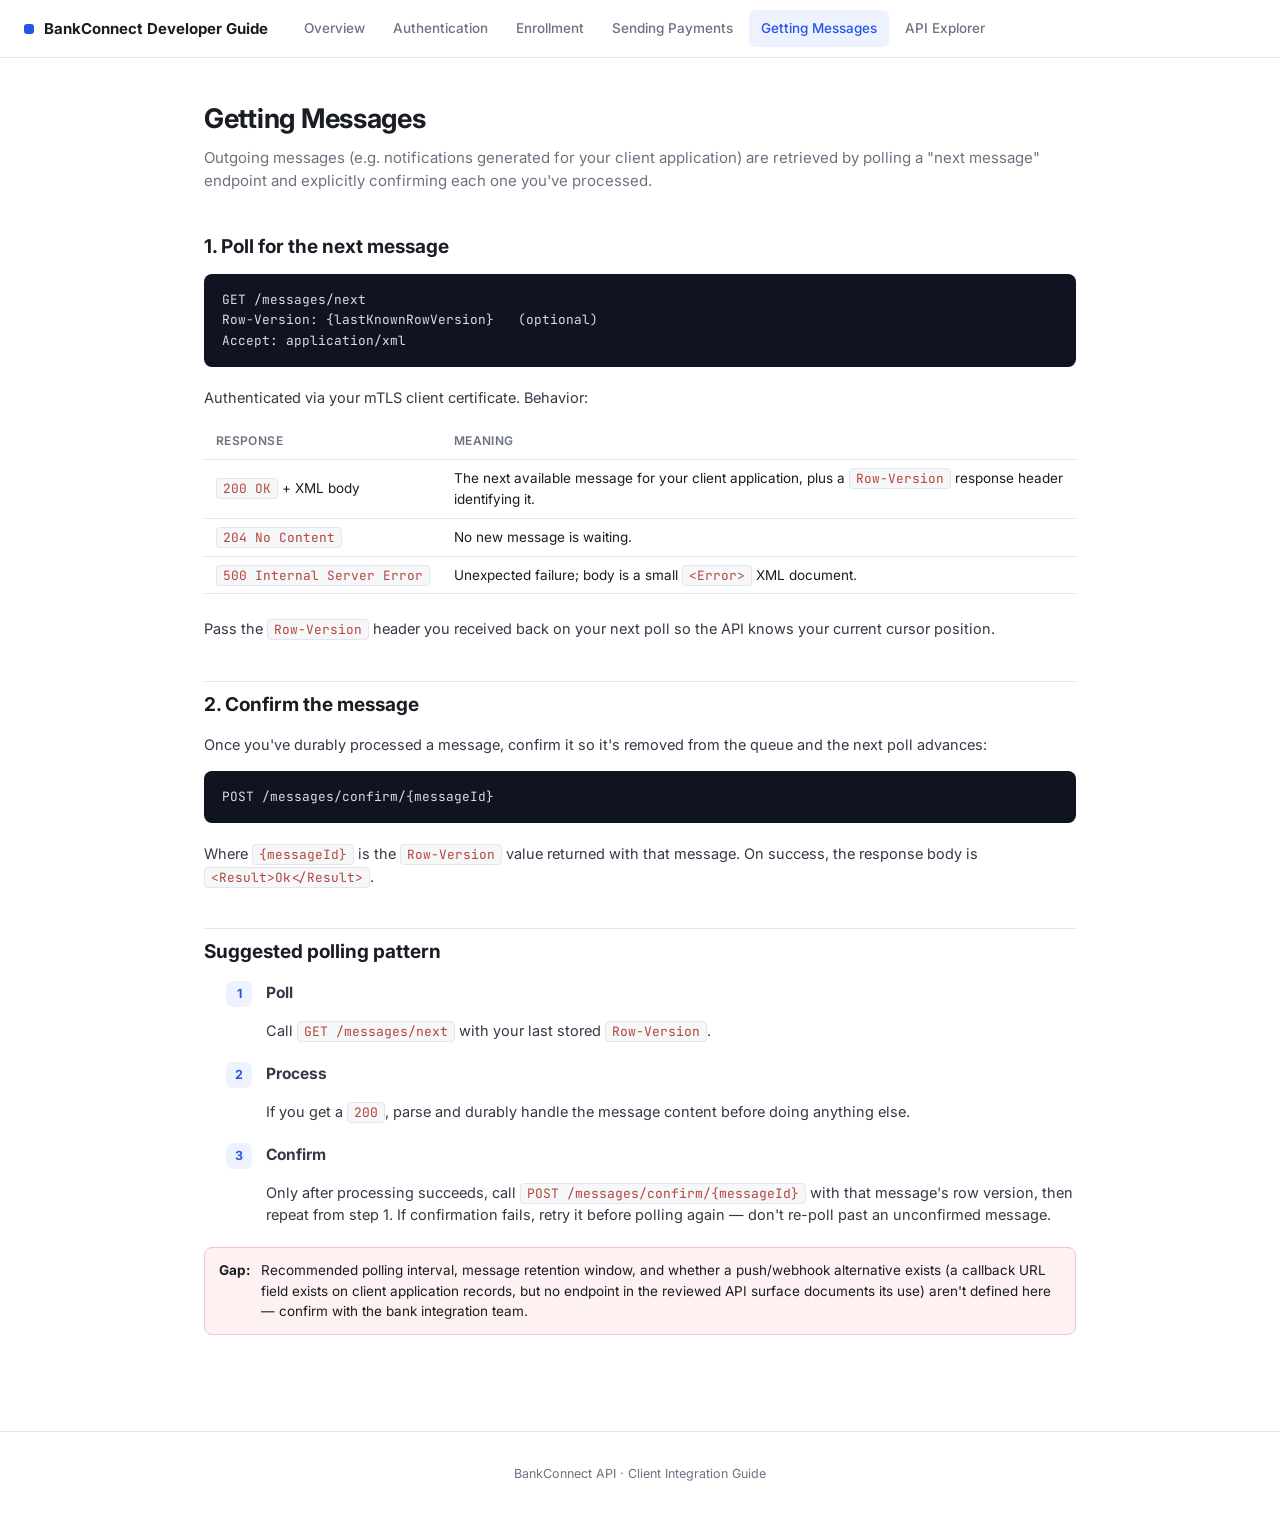
==== docs/guide/messages.html @ ba286667 "Synchronize ClientGuide" ====
<!DOCTYPE html>
<html lang="en">
<head>
<meta charset="UTF-8" />
<title>Getting Messages &middot; BankConnect Developer Guide</title>
<meta name="viewport" content="width=device-width, initial-scale=1" />
<link rel="stylesheet" href="../assets/styles.css" />
</head>
<body data-active="Getting Messages">
<nav class="topnav" id="topnav"></nav>

<div class="page content">
  <h1>Getting Messages</h1>
  <p class="lede">Outgoing messages (e.g. notifications generated for your client application) are retrieved by polling a "next message" endpoint and explicitly confirming each one you've processed.</p>

  <h2>1. Poll for the next message</h2>
  <pre><code>GET /messages/next
Row-Version: {lastKnownRowVersion}   (optional)
Accept: application/xml</code></pre>
  <p>Authenticated via your mTLS client certificate. Behavior:</p>
  <table>
    <thead><tr><th>Response</th><th>Meaning</th></tr></thead>
    <tbody>
      <tr><td><code>200 OK</code> + XML body</td><td>The next available message for your client application, plus a <code>Row-Version</code> response header identifying it.</td></tr>
      <tr><td><code>204 No Content</code></td><td>No new message is waiting.</td></tr>
      <tr><td><code>500 Internal Server Error</code></td><td>Unexpected failure; body is a small <code>&lt;Error&gt;</code> XML document.</td></tr>
    </tbody>
  </table>
  <p>Pass the <code>Row-Version</code> header you received back on your next poll so the API knows your current cursor position.</p>

  <h2>2. Confirm the message</h2>
  <p>Once you've durably processed a message, confirm it so it's removed from the queue and the next poll advances:</p>
  <pre><code>POST /messages/confirm/{messageId}</code></pre>
  <p>Where <code>{messageId}</code> is the <code>Row-Version</code> value returned with that message. On success, the response body is <code>&lt;Result&gt;Ok&lt;/Result&gt;</code>.</p>

  <h2>Suggested polling pattern</h2>
  <ol class="steps">
    <li><h3>Poll</h3><p>Call <code>GET /messages/next</code> with your last stored <code>Row-Version</code>.</p></li>
    <li><h3>Process</h3><p>If you get a <code>200</code>, parse and durably handle the message content before doing anything else.</p></li>
    <li><h3>Confirm</h3><p>Only after processing succeeds, call <code>POST /messages/confirm/{messageId}</code> with that message's row version, then repeat from step 1. If confirmation fails, retry it before polling again &mdash; don't re-poll past an unconfirmed message.</p></li>
  </ol>

  <div class="callout gap">
    <b>Gap:</b>
    <span>Recommended polling interval, message retention window, and whether a push/webhook alternative exists (a callback URL field exists on client application records, but no endpoint in the reviewed API surface documents its use) aren't defined here &mdash; confirm with the bank integration team.</span>
  </div>
</div>

<footer class="site-footer">BankConnect API &middot; Client Integration Guide</footer>
<script src="../assets/nav.js"></script>
</body>
</html>
---- docs/assets/styles.css ----
@import url('https://fonts.googleapis.com/css2?family=Inter:wght@400;500;600;700&family=JetBrains+Mono:wght@400;500&display=swap');

:root {
  --bg: #ffffff;
  --bg-subtle: #f6f7f9;
  --border: #e3e6eb;
  --text: #1a1d24;
  --text-muted: #6b7280;
  --brand: #2454e8;
  --brand-dark: #1a3fbf;
  --brand-bg: #eef2ff;
  --code-bg: #0f1420;
  --code-text: #d7dee8;
  --get: #0a8a4a;
  --post: #2454e8;
  --put: #a9650b;
  --delete: #c02c38;
  --radius: 8px;
  --max-width: 920px;
}

* , *::before, *::after { box-sizing: border-box; }
html, body { margin: 0; padding: 0; }
body {
  font-family: 'Inter', system-ui, -apple-system, sans-serif;
  color: var(--text);
  background: var(--bg);
  line-height: 1.55;
  -webkit-font-smoothing: antialiased;
}
a { color: var(--brand); text-decoration: none; }
a:hover { text-decoration: underline; }
code, pre, .mono { font-family: 'JetBrains Mono', ui-monospace, monospace; }

/* ─── Top nav ─────────────────────────────────────────── */
.topnav {
  position: sticky; top: 0; z-index: 20;
  display: flex; align-items: center; gap: 24px;
  height: 58px; padding: 0 24px;
  background: rgba(255,255,255,.92); backdrop-filter: blur(6px);
  border-bottom: 1px solid var(--border);
}
.topnav-brand { display: flex; align-items: center; gap: 10px; font-weight: 700; font-size: 15px; white-space: nowrap; }
.topnav-brand .dot { width: 10px; height: 10px; border-radius: 3px; background: var(--brand); }
.topnav-links { display: flex; gap: 4px; flex-wrap: wrap; }
.topnav-links a {
  color: var(--text-muted); font-size: 13.5px; font-weight: 500;
  padding: 8px 12px; border-radius: 6px;
}
.topnav-links a:hover { background: var(--bg-subtle); text-decoration: none; color: var(--text); }
.topnav-links a.active { color: var(--brand); background: var(--brand-bg); }

/* ─── Page shell ──────────────────────────────────────── */
.page { max-width: var(--max-width); margin: 0 auto; padding: 40px 24px 80px; }
.page-wide { max-width: 1180px; }

.hero { padding: 56px 24px 40px; text-align: center; border-bottom: 1px solid var(--border); background: linear-gradient(180deg, var(--brand-bg), transparent 70%); }
.hero h1 { font-size: 32px; margin: 0 0 12px; letter-spacing: -0.02em; }
.hero p { color: var(--text-muted); font-size: 15.5px; max-width: 620px; margin: 0 auto; }

.card-grid { display: grid; grid-template-columns: repeat(auto-fit, minmax(240px, 1fr)); gap: 16px; margin-top: 32px; }
.card {
  display: block; padding: 20px; border: 1px solid var(--border); border-radius: 10px;
  background: var(--bg); transition: border-color .12s, box-shadow .12s;
}
.card:hover { border-color: var(--brand); box-shadow: 0 2px 10px rgba(36,84,232,.08); text-decoration: none; }
.card-icon { width: 34px; height: 34px; border-radius: 8px; background: var(--brand-bg); color: var(--brand); display: flex; align-items: center; justify-content: center; font-weight: 700; margin-bottom: 12px; }
.card h3 { margin: 0 0 6px; font-size: 15px; color: var(--text); }
.card p { margin: 0; font-size: 13px; color: var(--text-muted); }

/* ─── Typography for content pages ───────────────────── */
.content h1 { font-size: 27px; margin: 0 0 6px; letter-spacing: -0.01em; }
.content .lede { color: var(--text-muted); font-size: 15px; margin: 0 0 32px; }
.content h2 { font-size: 19px; margin: 40px 0 12px; padding-top: 8px; border-top: 1px solid var(--border); }
.content h2:first-of-type { border-top: none; padding-top: 0; }
.content h3 { font-size: 15.5px; margin: 24px 0 8px; }
.content p { font-size: 14.5px; color: #333a46; }
.content ul, .content ol { font-size: 14.5px; color: #333a46; padding-left: 22px; }
.content li { margin: 4px 0; }
.content li code { font-size: 13px; }

.callout {
  display: flex; gap: 10px; padding: 12px 14px; border-radius: 8px; margin: 16px 0;
  font-size: 13.5px; border: 1px solid var(--border); background: var(--bg-subtle);
}
.callout.warn { background: #fff8ec; border-color: #f3d9a4; }
.callout.gap { background: #fdf1f1; border-color: #f0c4c8; }
.callout b { flex-shrink: 0; }

pre {
  background: var(--code-bg); color: var(--code-text); border-radius: var(--radius);
  padding: 16px 18px; overflow-x: auto; font-size: 12.8px; line-height: 1.6;
  margin: 12px 0 20px;
}
pre code { font-family: inherit; }
:not(pre) > code {
  background: var(--bg-subtle); border: 1px solid var(--border); border-radius: 4px;
  padding: 1px 6px; font-size: 12.8px; color: #b5453d;
}

table { border-collapse: collapse; width: 100%; margin: 12px 0 24px; font-size: 13.5px; }
th, td { text-align: left; padding: 8px 12px; border-bottom: 1px solid var(--border); }
th { color: var(--text-muted); font-weight: 600; font-size: 12px; text-transform: uppercase; letter-spacing: .03em; }
td code { white-space: nowrap; }

.steps { counter-reset: step; list-style: none; padding: 0; }
.steps > li { counter-increment: step; position: relative; padding-left: 40px; margin-bottom: 20px; }
.steps > li::before {
  content: counter(step); position: absolute; left: 0; top: 0;
  width: 26px; height: 26px; border-radius: 7px; background: var(--brand-bg); color: var(--brand);
  display: flex; align-items: center; justify-content: center; font-weight: 700; font-size: 12.5px;
}
.steps > li h3 { margin: 2px 0 6px; }

footer.site-footer { text-align: center; padding: 32px 24px; color: var(--text-muted); font-size: 12.5px; border-top: 1px solid var(--border); }

/* ─── Explorer ────────────────────────────────────────── */
.explorer-shell { display: flex; min-height: calc(100vh - 58px); }
.explorer-nav { width: 260px; flex-shrink: 0; border-right: 1px solid var(--border); padding: 20px 12px; overflow-y: auto; height: calc(100vh - 58px); position: sticky; top: 58px; }
.explorer-nav input {
  width: 100%; padding: 8px 10px; border: 1px solid var(--border); border-radius: 6px;
  font-size: 13px; margin-bottom: 14px;
}
.explorer-group { margin-bottom: 6px; }
.explorer-group-title { font-size: 11px; font-weight: 700; text-transform: uppercase; letter-spacing: .05em; color: var(--text-muted); padding: 10px 8px 4px; }
.explorer-item {
  display: flex; align-items: center; gap: 8px; width: 100%; text-align: left;
  padding: 6px 8px; border-radius: 6px; border: none; background: none; cursor: pointer;
  font-size: 13px; color: var(--text);
}
.explorer-item:hover { background: var(--bg-subtle); }
.explorer-item.active { background: var(--brand-bg); color: var(--brand-dark); font-weight: 600; }
.method-tag { font-size: 9.5px; font-weight: 700; padding: 2px 5px; border-radius: 4px; color: #fff; flex-shrink: 0; min-width: 38px; text-align: center; }
.method-get { background: var(--get); }
.method-post { background: var(--post); }
.method-put { background: var(--put); }
.method-delete { background: var(--delete); }
.explorer-item .path-text { overflow: hidden; text-overflow: ellipsis; white-space: nowrap; }

.explorer-main { flex: 1; min-width: 0; padding: 28px 36px 80px; }
.op-header { display: flex; align-items: center; gap: 10px; margin-bottom: 6px; }
.op-header .method-tag { font-size: 11px; padding: 3px 8px; min-width: 48px; }
.op-path { font-size: 18px; font-weight: 600; }
.op-summary { color: var(--text-muted); font-size: 13.5px; margin: 4px 0 24px; }
.op-section-title { font-size: 12px; font-weight: 700; text-transform: uppercase; letter-spacing: .04em; color: var(--text-muted); margin: 24px 0 8px; }
.explorer-main h3 { font-size: 13.5px; font-weight: 600; margin: 20px 0 4px; }
.explorer-main .op-desc { font-size: 13.5px; font-weight: 400; color: var(--text-muted); margin: 0 0 10px; }
.tabs { display: flex; gap: 4px; margin-bottom: 8px; }
.tab-btn { padding: 5px 12px; border-radius: 6px; border: 1px solid var(--border); background: var(--bg); font-size: 12.5px; cursor: pointer; color: var(--text-muted); }
.tab-btn.active { background: var(--brand); color: #fff; border-color: var(--brand); }
.explorer-empty { color: var(--text-muted); font-size: 14px; padding: 60px 0; text-align: center; }

@media (max-width: 860px) {
  .explorer-shell { flex-direction: column; }
  .explorer-nav { position: static; height: auto; width: 100%; border-right: none; border-bottom: 1px solid var(--border); }
}
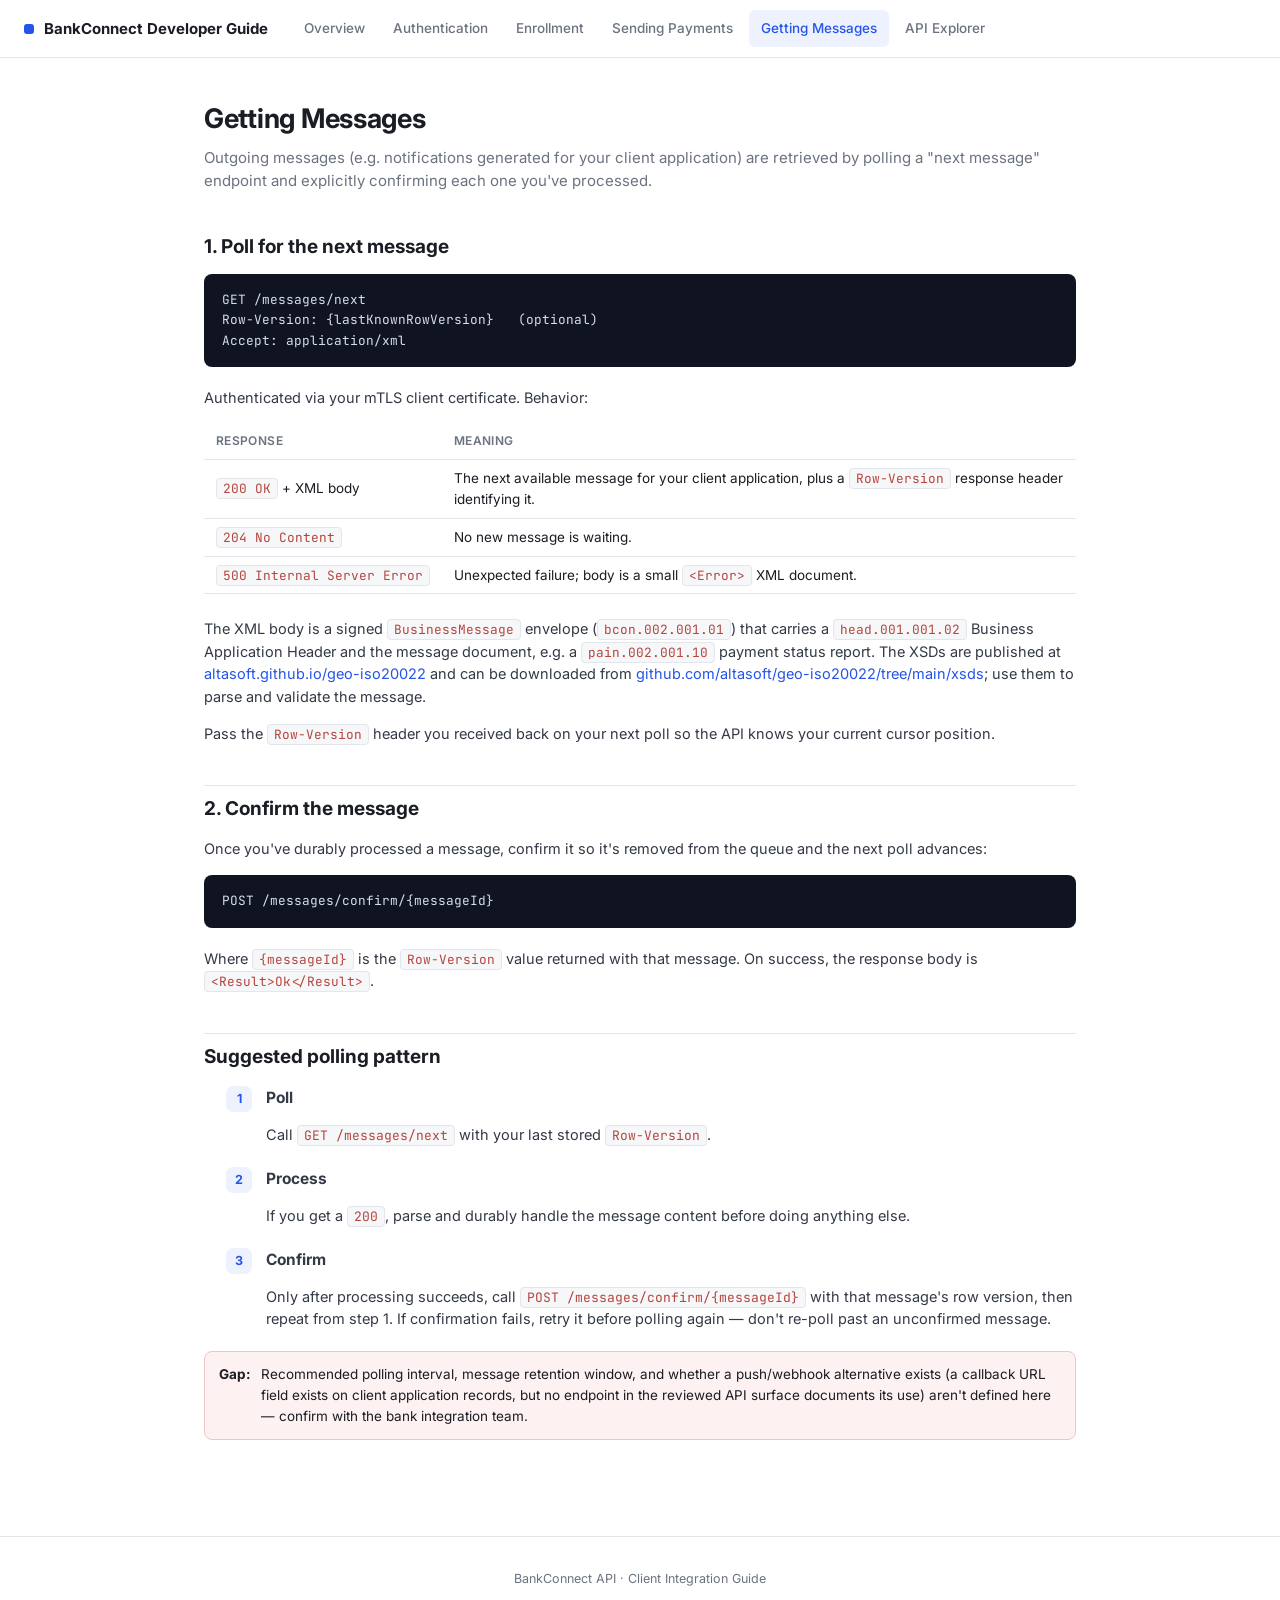
==== commit 0d9879e4: "Synchronize ClientGuide" ====
--- a/docs/guide/messages.html
+++ b/docs/guide/messages.html
@@ -26,6 +26,7 @@
       <tr><td><code>500 Internal Server Error</code></td><td>Unexpected failure; body is a small <code>&lt;Error&gt;</code> XML document.</td></tr>
     </tbody>
   </table>
+  <p>The XML body is a signed <code>BusinessMessage</code> envelope (<code>bcon.002.001.01</code>) that carries a <code>head.001.001.02</code> Business Application Header and the message document, e.g. a <code>pain.002.001.10</code> payment status report. The XSDs are published at <a href="https://altasoft.github.io/geo-iso20022/" target="_blank" rel="noopener">altasoft.github.io/geo-iso20022</a> and can be downloaded from <a href="https://github.com/altasoft/geo-iso20022/tree/main/xsds" target="_blank" rel="noopener">github.com/altasoft/geo-iso20022/tree/main/xsds</a>; use them to parse and validate the message.</p>
   <p>Pass the <code>Row-Version</code> header you received back on your next poll so the API knows your current cursor position.</p>
 
   <h2>2. Confirm the message</h2>
